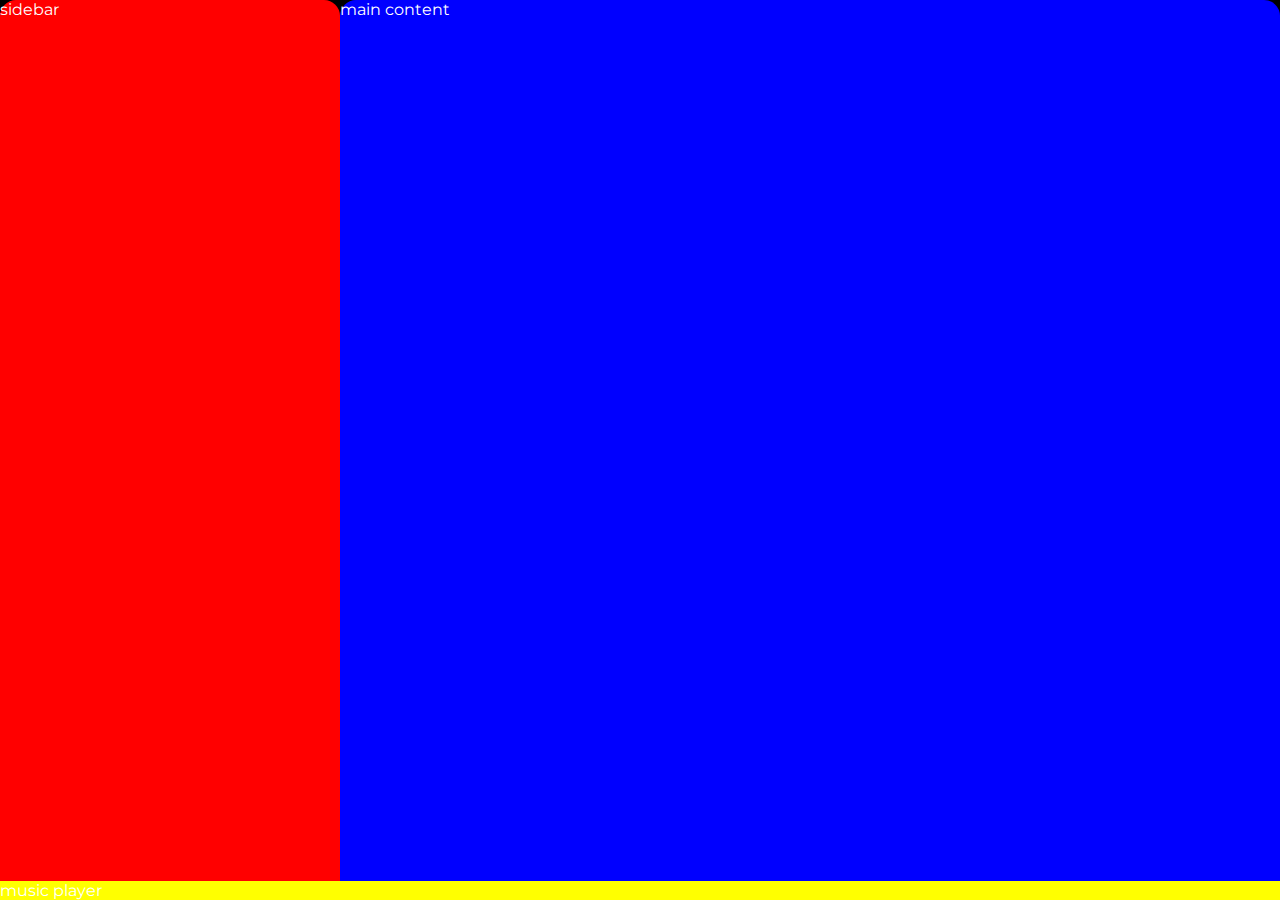
==== index.html @ 6b6c2814 "added assets" ====
<!DOCTYPE html>
<html lang="en">
<head>
    <meta charset="UTF-8">
    <meta name="viewport" content="width=device-width, initial-scale=1.0">
    <link rel="stylesheet" href="https://cdnjs.cloudflare.com/ajax/libs/font-awesome/6.4.2/css/all.min.css" integrity="sha512-z3gLpd7yknf1YoNbCzqRKc4qyor8gaKU1qmn+CShxbuBusANI9QpRohGBreCFkKxLhei6S9CQXFEbbKuqLg0DA==" crossorigin="anonymous" referrerpolicy="no-referrer" />
    <link rel="icon" href="./assets/logo.png">
    <title>Spotify - Web Player: Music for everyone</title>
    <link rel = "stylesheet" href="style.css">
    <link rel="preconnect" href="https://fonts.googleapis.com">
    <link rel="preconnect" href="https://fonts.gstatic.com" crossorigin>
    <link href="https://fonts.googleapis.com/css2?family=Montserrat:ital,wght@0,400;0,500;0,600;1,300&display=swap" rel="stylesheet">
</head>
<body>
    <div class="main">
        <div class="sidebar">sidebar</div>
        <div class="main-content">main content</div>
        <div class="music-player">music player</div>
    </div>
</body>
</html>
---- style.css ----
body {
    font-family: 'Montserrat', sans-serif;
    margin: 0;
    background-color: #000;
    color: #fff;
    overflow: hidden;
}

.main {
    display: flex;
    height: 100vh;
}

.sidebar {
    background-color: red;
    width: 340px;
    border-radius: 1rem; /*16px */
}

.main-content {
    background-color: blue;
    flex: 1;
    border-radius: 1rem; 
}

.music-player {
    background-color: yellow;
    position: fixed;
    bottom: 0;
    width: 100%;
    height: 72;
}
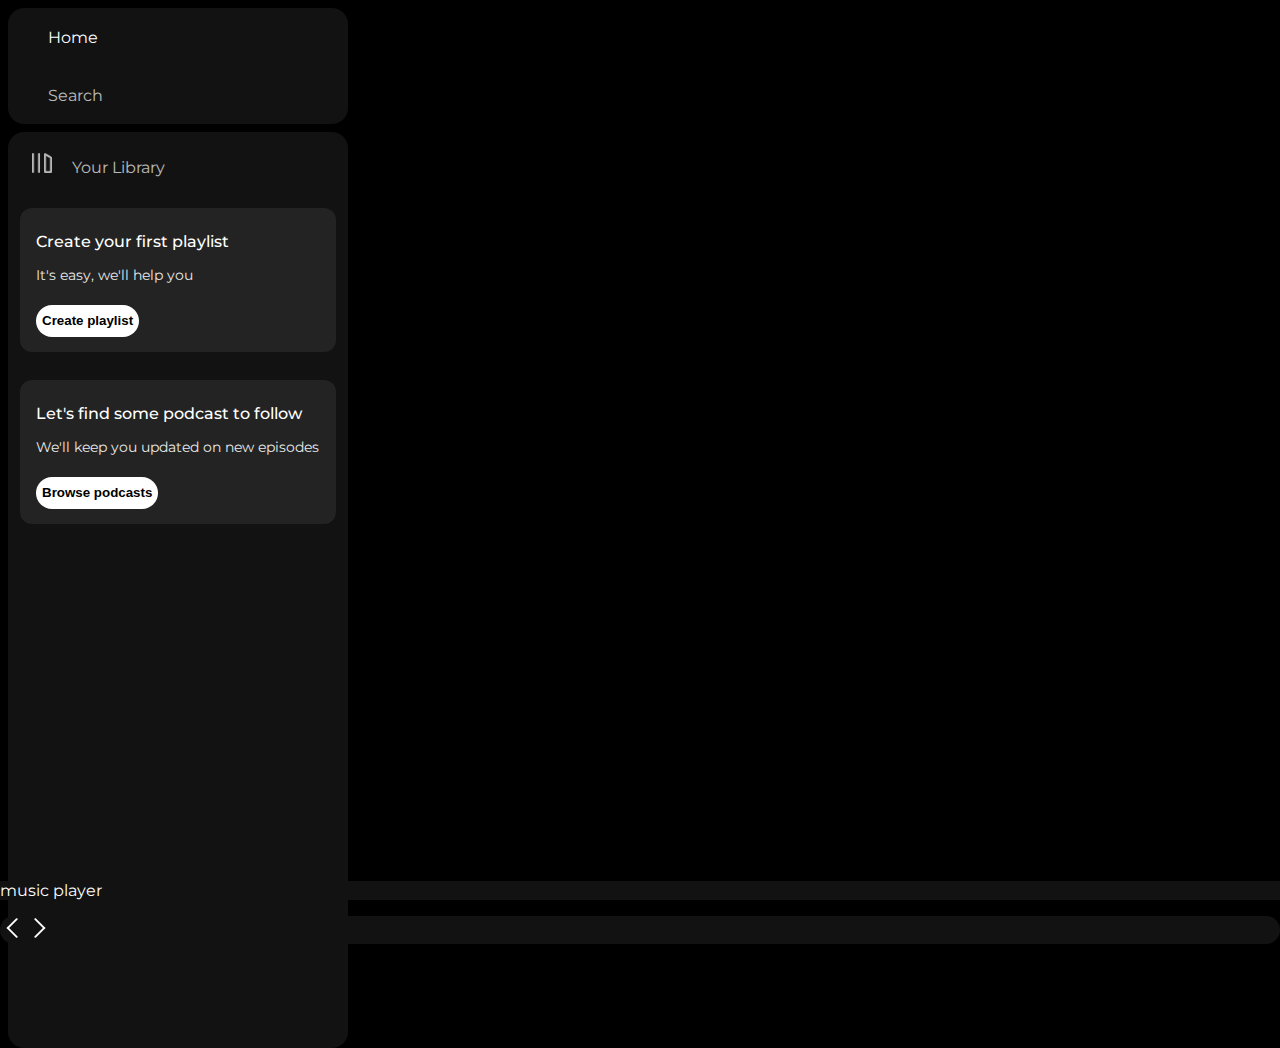
==== commit 9fb6bf4b: "added sidebar" ====
--- a/index.html
+++ b/index.html
@@ -13,8 +13,52 @@
 </head>
 <body>
     <div class="main">
-        <div class="sidebar">sidebar</div>
-        <div class="main-content">main content</div>
+        <div class="sidebar">
+            <div class="nav">
+                <div class="nav-option" style="opacity:1;">
+                    <i class="fa-solid fa-house"></i>
+                    <a href ="#" >Home</a>                    
+                </div>
+                <div class="nav-option">
+                    <i class="fa-solid fa-magnifying-glass"></i>
+                    <a href ="#">Search</a>                    
+                </div>                
+            </div>
+            <div class="library">
+                <div class="options">
+                    <div class="lib-options nav-option">
+                        <img src="./assets/library_icon.png">                        <a href ="#">Your Library</a>                    
+                    </div>
+                    <div class="icons">
+                        <i class="fa-solid fa-plus"></i>
+                        <i class="fa-solid fa-arrow-right"></i>
+                    </div>
+                </div>
+                <div class="lib-box">
+                    <div class="box">
+                        <p class="box-p1">Create your first playlist</p>
+                        <p class="box-p2">It's easy, we'll help you</p>
+                        <button class="badge">Create playlist</button>
+                    </div>
+                    <div class="box">
+                        <p class="box-p1">Let's find some podcast to follow</p>
+                        <p class="box-p2">We'll keep you updated on new episodes</p>
+                        <button class="badge">Browse podcasts</button>
+                    </div>
+                </div>
+            </div>
+        </div>
+    </div>
+
+        <div class="main-content">
+            <div class="sticky-nav">
+                <img src="./assets/backward_icon.png">
+                <img src="./assets/forward_icon.png">
+            </div> 
+            <div class="cards">
+
+            </div>
+        </div>
         <div class="music-player">music player</div>
     </div>
 </body>
--- a/style.css
+++ b/style.css
@@ -9,25 +9,127 @@
 .main {
     display: flex;
     height: 100vh;
+    padding: 0.5rem; 
 }
 
 .sidebar {
-    background-color: red;
+    background-color: #000;
     width: 340px;
     border-radius: 1rem; /*16px */
+    margin-right: 0.5rem;
+    
 }
 
 .main-content {
-    background-color: blue;
+    background-color: #121212;
     flex: 1;
-    border-radius: 1rem; 
+    border-radius: 1rem;
+    overflow: auto; 
 }
 
 .music-player {
-    background-color: yellow;
+    background-color: #121212;
     position: fixed;
     bottom: 0;
     width: 100%;
     height: 72;
 }
 
+a {
+    text-decoration: none;
+    color: white;
+}
+
+.nav {
+    background-color: #121212;
+    border-radius: 1rem;
+    display: flex;
+    flex-direction: column;
+    justify-content: center;
+    height: 100px;
+    padding: 0.5rem 0.75rem;
+}
+
+.nav-option {
+    line-height: 40px;
+    opacity: 0.7;
+    padding: 0.5rem 0.75rem;
+}
+
+.nav-option:hover {
+    opacity: 1;
+}
+
+.nav-option i {
+    font-size: 1.25rem;
+}
+
+.nav-option a {
+    font-size: 1rem;
+    margin-left: 1rem;
+}
+
+.library {
+    background-color: #121212;
+    border-radius: 1rem;
+    height: 100%;
+    margin-top: 0.5rem;
+    padding: 0.5rem 0.75rem;
+
+}
+
+.options {
+    display: flex;
+    justify-content: space-between;
+    align-items: center;
+}
+
+.lib-options img {
+    height: 1.25rem;
+    width: 1.25rem;
+}
+
+.icons {
+    font-size: 1.25rem;
+    opacity: 0.7;
+    margin-right: 1rem;
+    display: flex;
+}
+
+.icons i {
+    opacity: 0.7;
+    margin-right: 1rem;
+}
+
+.icons i:hover {
+    opacity: 1;
+}
+
+.box {
+    height: 8rem;
+    background-color: #232323;
+    border-radius: 0.75rem;
+    margin: 0.75rem 0 1.75rem 0;
+    padding: 0.5rem 1rem;
+}
+
+.box-p1 {
+    font-size: 1rem;
+    font-weight: 500;
+}
+
+.box-p2 {
+    font-size: 0.85rem;
+    opacity: 0.9;
+}
+
+.badge {
+    background-color: white;
+    border: none;
+    border-radius: 100px;
+    padding: 0.25 rem 1rem;
+    font-weight: 700;
+    margin-top: 0.5rem;
+    height: 2rem;
+    width: fit-content;
+}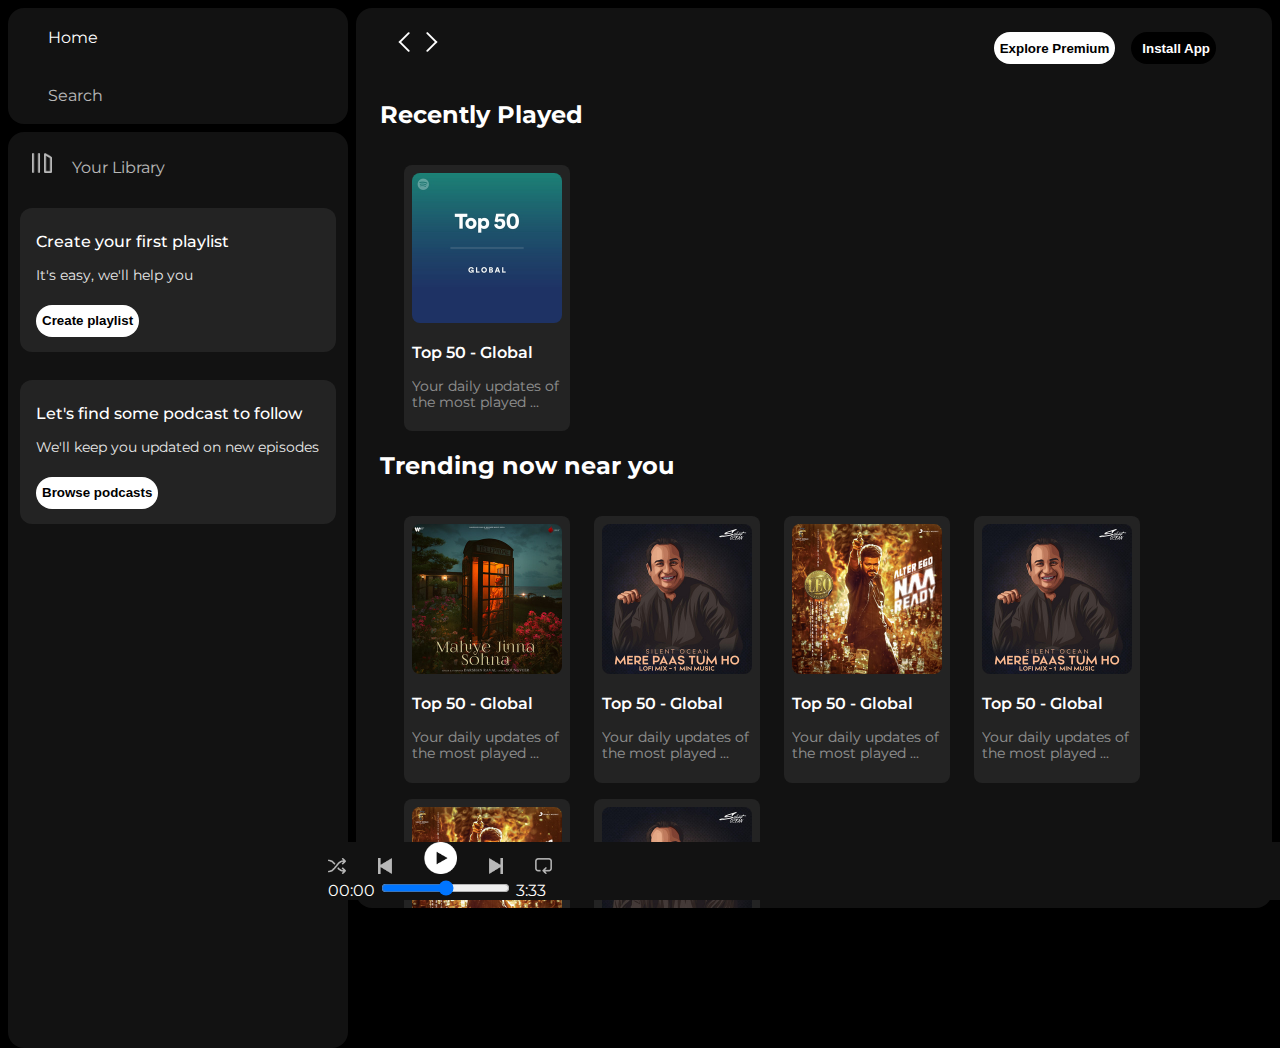
==== commit 48eff9d1: "added main content" ====
--- a/index.html
+++ b/index.html
@@ -48,18 +48,122 @@
                 </div>
             </div>
         </div>
-    </div>
 
         <div class="main-content">
             <div class="sticky-nav">
-                <img src="./assets/backward_icon.png">
-                <img src="./assets/forward_icon.png">
+                <div class="sticky-nav-icons">
+                    <img src="./assets/backward_icon.png">
+                    <img src="./assets/forward_icon.png" class="hide">
+                </div>
+                <div class="sticky-nav-options">
+                    <button class="badge nav-item hide">Explore Premium</button>
+                    <button class="badge nav-item dark-badge"><i class="fa-regular fa-circle-down" style="margin-right: 5px;"></i>Install App</button>
+                <i class="fa-regular fa-user nav-item"></i>
+                </div>
             </div> 
-            <div class="cards">
+
+                <h2>Recently Played</h2>
+                <div class="cards-container">
+                    <div class="card">
+                        <img class="card-img" src="./assets/card1img.jpeg" alt="">
+                        <p class="card-title">Top 50 - Global</p>
+                        <p class="card-info">Your daily updates of the most played ...</p>
+                    </div>
+                </div>
+
+                <h2>Trending now near you</h2>
+                <div class="cards-container">
+                    <div class="card">
+                        <img class="card-img" src="./assets/card2img.jpeg" alt="">
+                        <p class="card-title">Top 50 - Global</p>
+                        <p class="card-info">Your daily updates of the most played ...</p>
+                    </div>
+
+                    <div class="card">
+                        <img class="card-img" src="./assets/card3img.jpeg" alt="">
+                        <p class="card-title">Top 50 - Global</p>
+                        <p class="card-info">Your daily updates of the most played ...</p>
+                    </div>
+
+                    <div class="card">
+                        <img class="card-img" src="./assets/card4img.jpeg" alt="">
+                        <p class="card-title">Top 50 - Global</p>
+                        <p class="card-info">Your daily updates of the most played ...</p>
+                    </div>
+
+                    <div class="card">
+                        <img class="card-img" src="./assets/card3img.jpeg" alt="">
+                        <p class="card-title">Top 50 - Global</p>
+                        <p class="card-info">Your daily updates of the most played ...</p>
+                    </div>
+
+                    <div class="card">
+                        <img class="card-img" src="./assets/card4img.jpeg" alt="">
+                        <p class="card-title">Top 50 - Global</p>
+                        <p class="card-info">Your daily updates of the most played ...</p>
+                    </div>
+
+                    <div class="card">
+                        <img class="card-img" src="./assets/card3img.jpeg" alt="">
+                        <p class="card-title">Top 50 - Global</p>
+                        <p class="card-info">Your daily updates of the most played ...</p>
+                    </div>
+                </div>
+
+                    <h2>Featured Charts</h2>
+                    <div class="cards-container">
+                    <div class="card">
+                        <img class="card-img" src="./assets/card5img.jpeg" alt="">
+                        <p class="card-title">Top 50 - Global</p>
+                        <p class="card-info">Your daily updates of the most played ...</p>
+                    </div>
+
+                    <div class="card">
+                        <img class="card-img" src="./assets/card6img.jpeg" alt="">
+                        <p class="card-title">Top Songs - India</p>
+                        <p class="card-info">Your daily updates of the most played ...</p>
+                    </div>
+                    
+                    <div class="card">
+                        <img class="card-img" src="./assets/card1img.jpeg" alt="">
+                        <p class="card-title">Top 50 - Global</p>
+                        <p class="card-info">Your daily updates of the most played ...</p>
+                    </div>
+                </div> 
+
+                <div class="footer">
+                    <div class="line">
+                    </div>
+                </div>
+            </div> 
+
+
+        <div class="music-player">
+         <div class="album">
+            <!-- <img src="assets/album_img.jpg" alt=""> -->
+         </div>
+
+         <div class="player">
+            <div class="player-controls">
+                <img src="assets/player_icon1.png" class="player-control-icon" alt="">
+                <img src="assets/player_icon2.png" class="player-control-icon" alt="">
+                <img src="assets/player_icon3.png" class="player-control-icon" style="opacity: 1; height: 2rem;" alt="">
+                <img src="assets/player_icon4.png" class="player-control-icon" alt="">
+                <img src="assets/player_icon5.png" class="player-control-icon" alt="">
+            </div>
+            <div class="playback-bar">
+                <span class="curr-time">00:00</span>
+                <input type="range" min="0" max="100" class="progress-bar" step="1">
+                <span class="total-time">3:33</span>
 
             </div>
+         </div>
+
+         <div class="controls">
+
+         </div>
         </div>
-        <div class="music-player">music player</div>
+
     </div>
 </body>
 </html>--- a/style.css
+++ b/style.css
@@ -25,6 +25,7 @@
     flex: 1;
     border-radius: 1rem;
     overflow: auto; 
+    padding: 0 1.5rem 0 1.5rem;
 }
 
 .music-player {
@@ -132,4 +133,119 @@
     margin-top: 0.5rem;
     height: 2rem;
     width: fit-content;
+}
+
+.dark-badge {
+    background-color: #000;
+    color: #fff;
+}
+
+.sticky-nav {
+    position: sticky;
+    top: 0;
+    background-color: #121212;
+    display: flex;
+    justify-content: space-between;
+    align-items: center;
+    padding: 1rem 0 1rem 0;
+    z-index: 10;
+}
+
+.sticky-nav-icons {
+    margin-left: 0.75rem;
+}
+
+.sticky-nav-options {
+    display: flex;
+    justify-content: center;
+    align-items: center;
+}
+
+.nav-item {
+    margin-right: 1rem;
+}
+
+@media (max-width: 1000px) {
+    .hide {
+        display: none;
+    }
+}
+
+.card {
+    background-color: #232323;
+    width: 150px;
+    border-radius: 0.5rem;
+    padding: 0.5rem;
+    margin-left: 1.5rem;
+    margin-top: 1rem;
+}
+
+.cards-container {
+    display: flex;
+    flex-wrap: wrap;
+}
+
+.card-img {
+    width: 100%;
+    border-radius: 0.5rem;
+}
+
+.card-title {
+    font-weight: 600;
+}
+
+.card-info {
+    font-size: 0.85rem;
+    opacity: 0.5;
+
+}
+
+.footer {
+    height: 400px;
+    display: flex;
+    align-items: center;
+    justify-content: center;
+
+}
+
+.line {
+    width: 90%;
+    height: 30%;
+    border-top: 1px solid white;
+    opacity: 0.4;
+}
+
+.music-player {
+    display: flex;
+    justify-content: space-between;
+    align-items: center;
+}
+
+.album {
+    width: 25%;
+}
+
+.player {
+    width: 50%;
+
+}
+
+.controls {
+    width: 25%;
+}
+
+.player-control {
+    display: flex;
+    justify-content: center;
+    align-items: center;
+}
+
+.player-control-icon {
+    height: 1rem;
+    margin-right: 1.75rem;
+    opacity: 0.7;
+}
+
+.player-control-icon:hover{
+    opacity: 1;
 }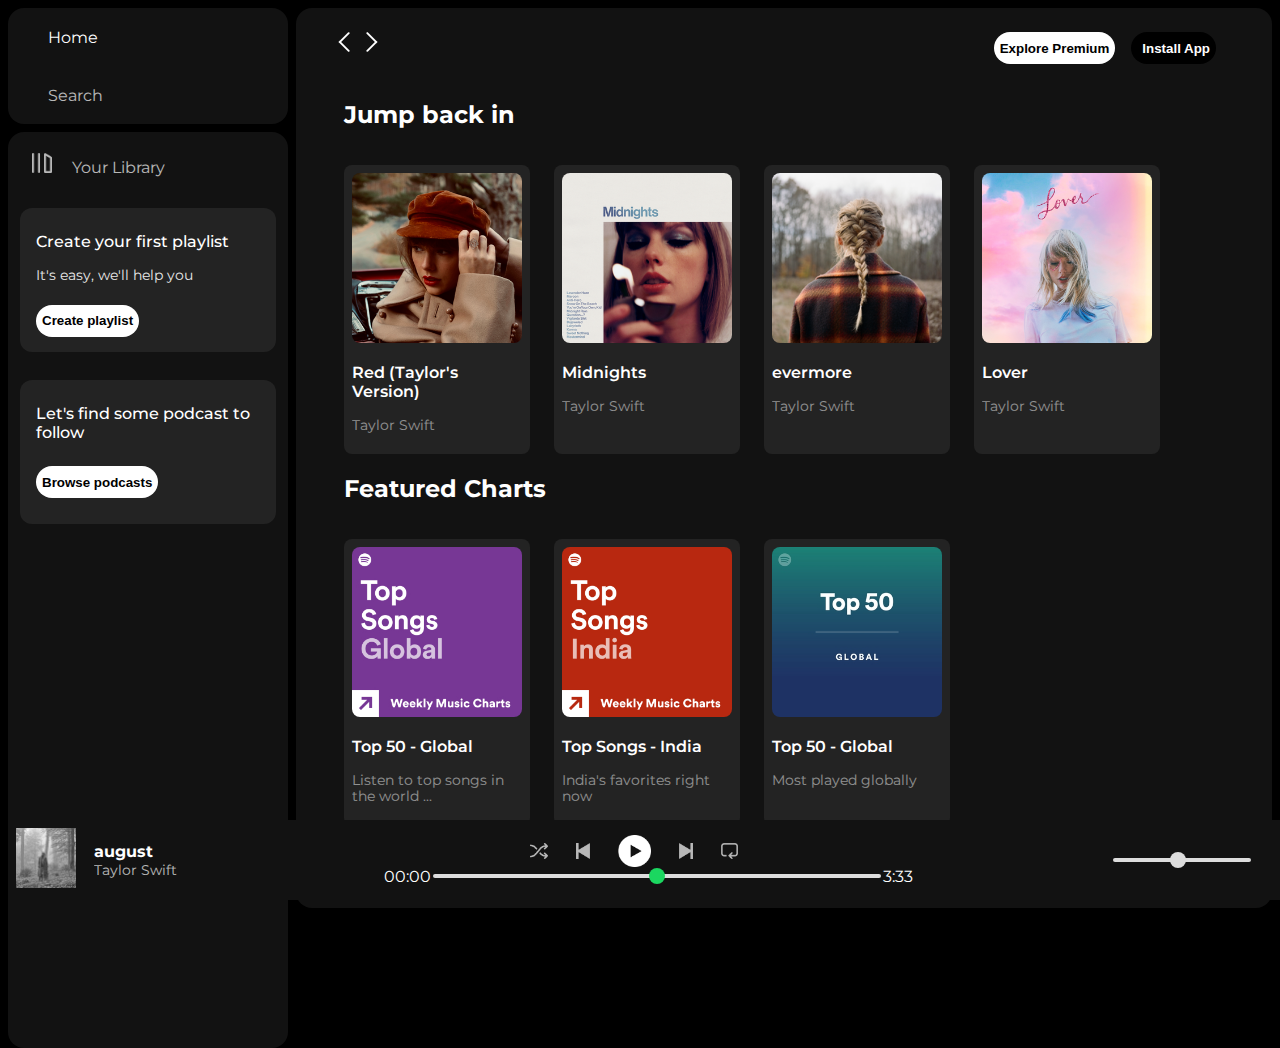
==== commit 55532697: "added screenshots" ====
--- a/index.html
+++ b/index.html
@@ -27,7 +27,8 @@
             <div class="library">
                 <div class="options">
                     <div class="lib-options nav-option">
-                        <img src="./assets/library_icon.png">                        <a href ="#">Your Library</a>                    
+                        <img src="./assets/library_icon.png">                        
+                        <a href ="#">Your Library</a>                    
                     </div>
                     <div class="icons">
                         <i class="fa-solid fa-plus"></i>
@@ -42,7 +43,6 @@
                     </div>
                     <div class="box">
                         <p class="box-p1">Let's find some podcast to follow</p>
-                        <p class="box-p2">We'll keep you updated on new episodes</p>
                         <button class="badge">Browse podcasts</button>
                     </div>
                 </div>
@@ -62,74 +62,70 @@
                 </div>
             </div> 
 
-                <h2>Recently Played</h2>
+                <h2 class="headings"><a href="#">Jump back in</a></h2>
                 <div class="cards-container">
                     <div class="card">
-                        <img class="card-img" src="./assets/card1img.jpeg" alt="">
-                        <p class="card-title">Top 50 - Global</p>
-                        <p class="card-info">Your daily updates of the most played ...</p>
-                    </div>
-                </div>
-
-                <h2>Trending now near you</h2>
-                <div class="cards-container">
-                    <div class="card">
-                        <img class="card-img" src="./assets/card2img.jpeg" alt="">
-                        <p class="card-title">Top 50 - Global</p>
-                        <p class="card-info">Your daily updates of the most played ...</p>
+                        <img class="card-img" src="./assets/red.jpg" alt="">
+                        <p class="card-title">Red (Taylor's Version)</p>
+                        <p class="card-info">Taylor Swift</p>
                     </div>
 
                     <div class="card">
-                        <img class="card-img" src="./assets/card3img.jpeg" alt="">
-                        <p class="card-title">Top 50 - Global</p>
-                        <p class="card-info">Your daily updates of the most played ...</p>
+                        <img class="card-img" src="./assets/midnights.jpg" alt="">
+                        <p class="card-title">Midnights</p>
+                        <p class="card-info">Taylor Swift</p>
                     </div>
 
                     <div class="card">
-                        <img class="card-img" src="./assets/card4img.jpeg" alt="">
-                        <p class="card-title">Top 50 - Global</p>
-                        <p class="card-info">Your daily updates of the most played ...</p>
+                        <img class="card-img" src="./assets/evermore.jpg" alt="">
+                        <p class="card-title">evermore</p>
+                        <p class="card-info">Taylor Swift</p>
                     </div>
 
                     <div class="card">
-                        <img class="card-img" src="./assets/card3img.jpeg" alt="">
-                        <p class="card-title">Top 50 - Global</p>
-                        <p class="card-info">Your daily updates of the most played ...</p>
+                        <img class="card-img" src="./assets/lover.jpg.png" alt="">
+                        <p class="card-title">Lover</p>
+                        <p class="card-info">Taylor Swift</p>
                     </div>
 
-                    <div class="card">
-                        <img class="card-img" src="./assets/card4img.jpeg" alt="">
-                        <p class="card-title">Top 50 - Global</p>
-                        <p class="card-info">Your daily updates of the most played ...</p>
-                    </div>
+                    
 
-                    <div class="card">
-                        <img class="card-img" src="./assets/card3img.jpeg" alt="">
-                        <p class="card-title">Top 50 - Global</p>
-                        <p class="card-info">Your daily updates of the most played ...</p>
-                    </div>
                 </div>
 
-                    <h2>Featured Charts</h2>
+                    <h2 class="headings">Featured Charts</h2>
                     <div class="cards-container">
                     <div class="card">
                         <img class="card-img" src="./assets/card5img.jpeg" alt="">
                         <p class="card-title">Top 50 - Global</p>
-                        <p class="card-info">Your daily updates of the most played ...</p>
+                        <p class="card-info">Listen to top songs in the world ...</p>
                     </div>
 
                     <div class="card">
                         <img class="card-img" src="./assets/card6img.jpeg" alt="">
                         <p class="card-title">Top Songs - India</p>
-                        <p class="card-info">Your daily updates of the most played ...</p>
+                        <p class="card-info">India's favorites right now</p>
                     </div>
                     
                     <div class="card">
                         <img class="card-img" src="./assets/card1img.jpeg" alt="">
                         <p class="card-title">Top 50 - Global</p>
-                        <p class="card-info">Your daily updates of the most played ...</p>
+                        <p class="card-info">Most played globally</p>
                     </div>
-                </div> 
+                </div>
+
+                <h2 class="headings">Recently Played</h2>
+                <div class="cards-container">
+                    <div class="card">
+                        <img class="card-img" src="./assets/passenger.jpg" alt="">
+                        <p class="card-title">Songs for the Drunk and Broken Hearted</p>
+                        <p class="card-info">Passenger</p>
+                    </div>
+                    <div class="card">
+                        <img class="card-img" src="./assets/repeat.jpg" alt="">
+                        <p class="card-title">Repeat Rewind</p>
+                        <p class="card-info">Your past favorites</p>
+                    </div>
+                </div>
 
                 <div class="footer">
                     <div class="line">
@@ -139,9 +135,17 @@
 
 
         <div class="music-player">
-         <div class="album">
-            <!-- <img src="assets/album_img.jpg" alt=""> -->
-         </div>
+
+         <div class="album-art">
+            <img src="assets/album_img.jpg" alt="Album Cover">
+        </div>
+        <div class="song-info">
+            <p class="song-title">august</p>
+            <p class="artist">Taylor Swift</p>
+        </div>
+        <div class="player-icons">
+            <i class="fa-regular fa-heart control-button"></i>
+        </div>
 
          <div class="player">
             <div class="player-controls">
@@ -160,7 +164,16 @@
          </div>
 
          <div class="controls">
+            <div class="player-icons">
+                <i class="fa-solid fa-play control-button"></i>
+                <i class="fa-solid fa-microphone control-button"></i>
+                <i class="fa-solid fa-grip-lines control-button"></i>
+                <i class="fa-solid fa-mobile-screen-button control-button"></i>
+                <i class="fa-solid fa-volume-high control-button"></i>
+                <input type="range" min="0" max="100" class="volume-bar" step="1">
+                <i class="fa-solid fa-laptop control-button"></i>
 
+            </div>
          </div>
         </div>
 
--- a/style.css
+++ b/style.css
@@ -14,7 +14,7 @@
 
 .sidebar {
     background-color: #000;
-    width: 340px;
+    width: 280px;
     border-radius: 1rem; /*16px */
     margin-right: 0.5rem;
     
@@ -104,6 +104,13 @@
 
 .icons i:hover {
     opacity: 1;
+}
+
+.lib-buttons {
+        font-size: 1.25rem;
+        opacity: 0.7;
+        margin-right: 1rem;
+        display: flex;
 }
 
 .box {
@@ -171,13 +178,28 @@
     }
 }
 
+.headings {
+    margin-left:1.5rem;
+}
+
+.headings:hover {
+    text-decoration: underline;
+
+}
+
 .card {
     background-color: #232323;
-    width: 150px;
+    width: 170px;
     border-radius: 0.5rem;
     padding: 0.5rem;
     margin-left: 1.5rem;
     margin-top: 1rem;
+    transition: opacity 0.2s ease, background-color 0.2s ease;
+}
+
+.card:hover {
+    opacity: 0.8;
+    background-color: rgba(211, 211, 211, 0.472);
 }
 
 .cards-container {
@@ -234,7 +256,7 @@
     width: 25%;
 }
 
-.player-control {
+.player-controls {
     display: flex;
     justify-content: center;
     align-items: center;
@@ -248,4 +270,99 @@
 
 .player-control-icon:hover{
     opacity: 1;
-}+}
+
+.playback-bar {
+    display: flex;
+    justify-content: center;
+    align-items: center;
+}
+
+.progress-bar {
+    width: 70%;
+    appearance: none;
+    background-color: transparent;
+    cursor: pointer;
+}
+
+.progress-bar::-webkit-slider-runnable-track {
+    background-color: #ddd;
+    border-radius: 100px;
+    height: 0.3rem;
+}
+
+.progress-bar::-webkit-slider-thumb{
+    appearance: none;
+    height: 1rem;
+    width: 1rem;
+    background-color: #1bd760;
+    border-radius: 50%;
+    margin-top: -6px;
+}
+
+.album-art img {
+    width: 60px;
+    height: 60px;
+    border-radius: 4px;
+    margin-right: 10px;
+    padding: 0.5rem;
+}
+
+.song-info {
+    flex-grow: 1;
+    text-align: left;
+}
+
+.song-title {
+    font-size: 1rem;
+    font-weight: bold;
+    margin: 0;
+}
+
+.artist {
+    font-size: 14px;
+    margin: 0;
+    opacity: 0.7;
+}
+
+.player-icons {
+    display: flex;
+    align-items: center;
+    padding: 0.5rem;
+}
+
+.control-button {
+    border: none;
+    border-radius: 50%;
+    width: 40px;
+    height: 40px;
+    font-size: 1.15rem;
+    margin: 0.5px;
+    cursor: pointer;
+    align-items: center;
+    padding-top: 1rem;
+
+}
+
+.volume-bar {
+    width: 70%;
+    appearance: none;
+    background-color: transparent;
+    cursor: pointer;
+}
+
+.volume-bar::-webkit-slider-runnable-track {
+    background-color: #ddd;
+    border-radius: 100px;
+    height: 0.3rem;
+    padding-right: 0.5rem;
+}
+
+.volume-bar::-webkit-slider-thumb{
+    appearance: none;
+    height: 1rem;
+    width: 1rem;
+    background-color: #ddd;
+    border-radius: 50%;
+    margin-top: -6px;
+}
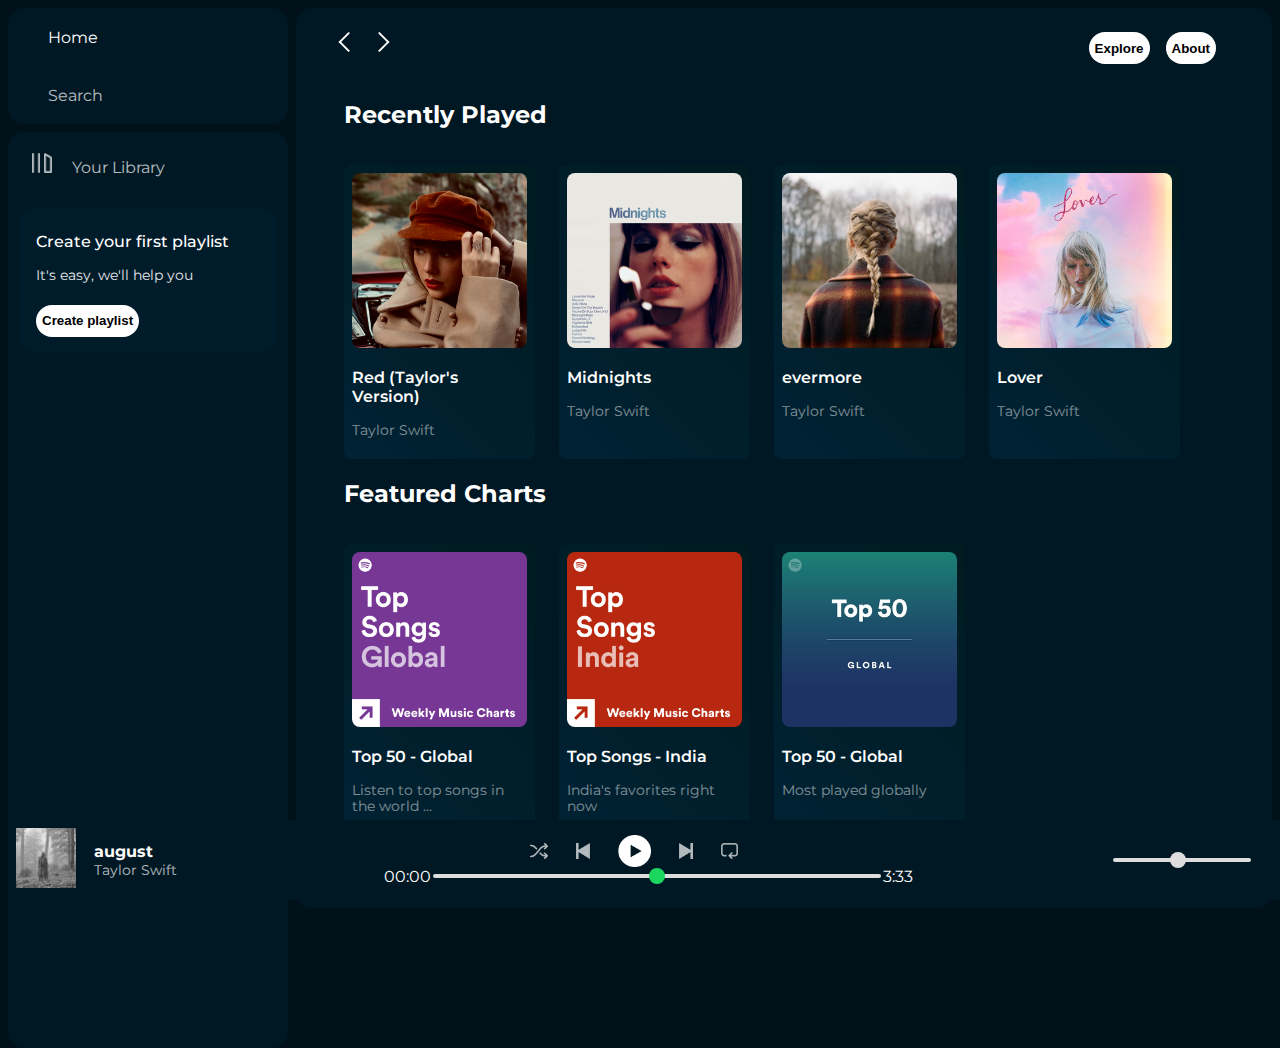
==== commit 7d4fa0f2: "updated screenshots" ====
--- a/index.html
+++ b/index.html
@@ -4,8 +4,8 @@
     <meta charset="UTF-8">
     <meta name="viewport" content="width=device-width, initial-scale=1.0">
     <link rel="stylesheet" href="https://cdnjs.cloudflare.com/ajax/libs/font-awesome/6.4.2/css/all.min.css" integrity="sha512-z3gLpd7yknf1YoNbCzqRKc4qyor8gaKU1qmn+CShxbuBusANI9QpRohGBreCFkKxLhei6S9CQXFEbbKuqLg0DA==" crossorigin="anonymous" referrerpolicy="no-referrer" />
-    <link rel="icon" href="./assets/logo.png">
-    <title>Spotify - Web Player: Music for everyone</title>
+    <!-- <link rel="icon" href="./assets/logo.png"> -->
+    <title>Swiftify - Web Player for Swifties</title>
     <link rel = "stylesheet" href="style.css">
     <link rel="preconnect" href="https://fonts.googleapis.com">
     <link rel="preconnect" href="https://fonts.gstatic.com" crossorigin>
@@ -41,10 +41,7 @@
                         <p class="box-p2">It's easy, we'll help you</p>
                         <button class="badge">Create playlist</button>
                     </div>
-                    <div class="box">
-                        <p class="box-p1">Let's find some podcast to follow</p>
-                        <button class="badge">Browse podcasts</button>
-                    </div>
+                    
                 </div>
             </div>
         </div>
@@ -52,17 +49,17 @@
         <div class="main-content">
             <div class="sticky-nav">
                 <div class="sticky-nav-icons">
-                    <img src="./assets/backward_icon.png">
+                    <img src="./assets/backward_icon.png"> &nbsp;&nbsp;
                     <img src="./assets/forward_icon.png" class="hide">
                 </div>
                 <div class="sticky-nav-options">
-                    <button class="badge nav-item hide">Explore Premium</button>
-                    <button class="badge nav-item dark-badge"><i class="fa-regular fa-circle-down" style="margin-right: 5px;"></i>Install App</button>
+                    <button class="badge nav-item hide">Explore</button>
+                    <button class="badge nav-item hide">About</button>
                 <i class="fa-regular fa-user nav-item"></i>
                 </div>
             </div> 
 
-                <h2 class="headings"><a href="#">Jump back in</a></h2>
+                <h2 class="headings"><a href="#">Recently Played</a></h2>
                 <div class="cards-container">
                     <div class="card">
                         <img class="card-img" src="./assets/red.jpg" alt="">
@@ -113,7 +110,7 @@
                     </div>
                 </div>
 
-                <h2 class="headings">Recently Played</h2>
+                <h2 class="headings">Made for you</h2>
                 <div class="cards-container">
                     <div class="card">
                         <img class="card-img" src="./assets/passenger.jpg" alt="">
--- a/style.css
+++ b/style.css
@@ -1,7 +1,7 @@
 body {
     font-family: 'Montserrat', sans-serif;
     margin: 0;
-    background-color: #000;
+    background-color: #00111A;
     color: #fff;
     overflow: hidden;
 }
@@ -13,7 +13,7 @@
 }
 
 .sidebar {
-    background-color: #000;
+    background-color: #00111A;
     width: 280px;
     border-radius: 1rem; /*16px */
     margin-right: 0.5rem;
@@ -21,7 +21,7 @@
 }
 
 .main-content {
-    background-color: #121212;
+    background-color: #001824;
     flex: 1;
     border-radius: 1rem;
     overflow: auto; 
@@ -29,7 +29,7 @@
 }
 
 .music-player {
-    background-color: #121212;
+    background-color: #001824;
     position: fixed;
     bottom: 0;
     width: 100%;
@@ -42,7 +42,7 @@
 }
 
 .nav {
-    background-color: #121212;
+    background-color: #001824;
     border-radius: 1rem;
     display: flex;
     flex-direction: column;
@@ -71,7 +71,7 @@
 }
 
 .library {
-    background-color: #121212;
+    background-color: #001824;
     border-radius: 1rem;
     height: 100%;
     margin-top: 0.5rem;
@@ -115,7 +115,7 @@
 
 .box {
     height: 8rem;
-    background-color: #232323;
+    background-color: #001b29;
     border-radius: 0.75rem;
     margin: 0.75rem 0 1.75rem 0;
     padding: 0.5rem 1rem;
@@ -143,14 +143,14 @@
 }
 
 .dark-badge {
-    background-color: #000;
+    background-color: #00111A;
     color: #fff;
 }
 
 .sticky-nav {
     position: sticky;
     top: 0;
-    background-color: #121212;
+    background-color: #001824;
     display: flex;
     justify-content: space-between;
     align-items: center;
@@ -188,18 +188,19 @@
 }
 
 .card {
-    background-color: #232323;
-    width: 170px;
+    background-color: #001b29;
+    width: 175px;
     border-radius: 0.5rem;
     padding: 0.5rem;
     margin-left: 1.5rem;
     margin-top: 1rem;
     transition: opacity 0.2s ease, background-color 0.2s ease;
+    background: linear-gradient(45deg, #002234, #001b20);
 }
 
 .card:hover {
-    opacity: 0.8;
-    background-color: rgba(211, 211, 211, 0.472);
+    opacity: 0.5;
+    background-color: rgba(211, 211, 211, 0.508);
 }
 
 .cards-container {
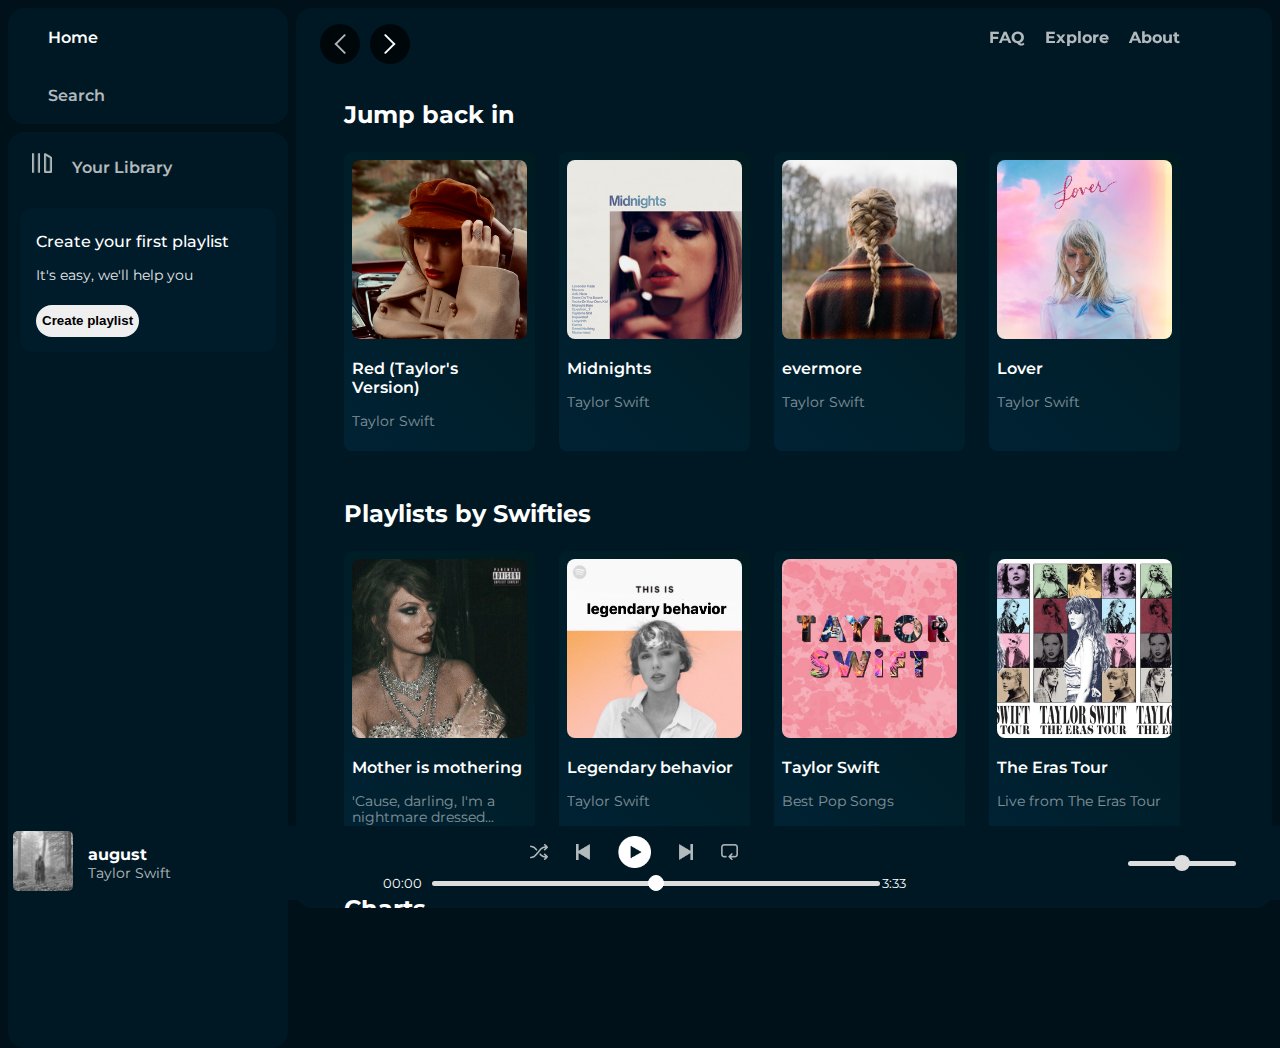
==== commit 005eb03d: "updated styling" ====
--- a/index.html
+++ b/index.html
@@ -15,6 +15,7 @@
     <div class="main">
         <div class="sidebar">
             <div class="nav">
+
                 <div class="nav-option" style="opacity:1;">
                     <i class="fa-solid fa-house"></i>
                     <a href ="#" >Home</a>                    
@@ -41,7 +42,6 @@
                         <p class="box-p2">It's easy, we'll help you</p>
                         <button class="badge">Create playlist</button>
                     </div>
-                    
                 </div>
             </div>
         </div>
@@ -49,17 +49,25 @@
         <div class="main-content">
             <div class="sticky-nav">
                 <div class="sticky-nav-icons">
-                    <img src="./assets/backward_icon.png"> &nbsp;&nbsp;
-                    <img src="./assets/forward_icon.png" class="hide">
-                </div>
+
+                    <div class="icon-wrapper">
+                        <img src="./assets/backward_icon.png" class="icon icon-first">
+                    </div>
+                    <div class="icon-wrapper">
+                        <img src="./assets/forward_icon.png" class="icon icon-second">
+                    </div>
+                </div>
+
+
                 <div class="sticky-nav-options">
-                    <button class="badge nav-item hide">Explore</button>
-                    <button class="badge nav-item hide">About</button>
-                <i class="fa-regular fa-user nav-item"></i>
+                    <p class="badge nav-item hide">FAQ</p>
+                    <p class="badge nav-item hide">Explore</p>
+                    <p class="badge nav-item hide" style="margin-right: 3rem;">About</p>
+                    <i class="fa-regular fa-user nav-item"></i>
                 </div>
             </div> 
 
-                <h2 class="headings"><a href="#">Recently Played</a></h2>
+                <h2 class="headings"><a href="#">Jump back in</a></h2>
                 <div class="cards-container">
                     <div class="card">
                         <img class="card-img" src="./assets/red.jpg" alt="">
@@ -89,39 +97,69 @@
 
                 </div>
 
-                    <h2 class="headings">Featured Charts</h2>
+                    <h2 class="headings">Playlists by Swifties</h2>
                     <div class="cards-container">
                     <div class="card">
-                        <img class="card-img" src="./assets/card5img.jpeg" alt="">
-                        <p class="card-title">Top 50 - Global</p>
-                        <p class="card-info">Listen to top songs in the world ...</p>
-                    </div>
-
-                    <div class="card">
-                        <img class="card-img" src="./assets/card6img.jpeg" alt="">
-                        <p class="card-title">Top Songs - India</p>
-                        <p class="card-info">India's favorites right now</p>
-                    </div>
-                    
-                    <div class="card">
-                        <img class="card-img" src="./assets/card1img.jpeg" alt="">
-                        <p class="card-title">Top 50 - Global</p>
-                        <p class="card-info">Most played globally</p>
-                    </div>
-                </div>
-
-                <h2 class="headings">Made for you</h2>
+                        <img class="card-img" src="./assets/pl6.jpg" alt="">
+                        <p class="card-title">Mother is mothering</p>
+                        <p class="card-info">'Cause, darling, I'm a nightmare dressed...
+                        </p>
+                    </div>
+
+                    <div class="card">
+                        <img class="card-img" src="./assets/pl2.jpg" alt="">
+                        <p class="card-title">Legendary behavior</p>
+                        <p class="card-info">Taylor Swift</p>
+                    </div>
+                    
+                    <div class="card">
+                        <img class="card-img" src="./assets/pl3.jpg" alt="">
+                        <p class="card-title">Taylor Swift</p>
+                        <p class="card-info">Best Pop Songs</p>
+                    </div>
+
+                    <div class="card">
+                        <img class="card-img" src="./assets/pl7.jpg" alt="">
+                        <p class="card-title">The Eras Tour</p>
+                        <p class="card-info">Live from The Eras Tour</p>
+                    </div>
+                </div>
+
+                <h2 class="headings">Charts</h2>
+                    <div class="cards-container">
+                        <div class="card">
+                            <img class="card-img" src="./assets/mix2.jpg" alt="">
+                            <p class="card-title">Today's Top Hits</p>
+                            <p class="card-info">Today's top Taylor Swift songs globally</p>
+                        </div>
+                    <div class="card">
+                        <img class="card-img" src="./assets/pl9.jpg" alt="">
+                        <p class="card-title"> Complete Collection</p>
+                        <p class="card-info">All of Taylor-owned music</p>
+                    </div>
+                    </div>
+
+                <h2 class="headings">Based on your recent listening</h2>
                 <div class="cards-container">
                     <div class="card">
-                        <img class="card-img" src="./assets/passenger.jpg" alt="">
-                        <p class="card-title">Songs for the Drunk and Broken Hearted</p>
-                        <p class="card-info">Passenger</p>
-                    </div>
+                        <img class="card-img" src="./assets/mix1.jpg" alt="">
+                        <p class="card-title">Taylor Swift Mix</p>
+                        <p class="card-info">Your most listened songs</p>
+                    </div>
+                    
+                    <div class="card">
+                        <img class="card-img" src="./assets/pl0.jpg" alt="">
+                        <p class="card-title">Best From The Vault</p>
+                        <p class="card-info">Top Vault Tracks</p>
+                    </div>
+
                     <div class="card">
                         <img class="card-img" src="./assets/repeat.jpg" alt="">
                         <p class="card-title">Repeat Rewind</p>
                         <p class="card-info">Your past favorites</p>
                     </div>
+
+                    
                 </div>
 
                 <div class="footer">
@@ -132,7 +170,6 @@
 
 
         <div class="music-player">
-
          <div class="album-art">
             <img src="assets/album_img.jpg" alt="Album Cover">
         </div>
@@ -141,8 +178,9 @@
             <p class="artist">Taylor Swift</p>
         </div>
         <div class="player-icons">
-            <i class="fa-regular fa-heart control-button"></i>
-        </div>
+            <i class="fa-regular fa-heart control-button control-text" data-text="Save"></i>
+        </div>
+
 
          <div class="player">
             <div class="player-controls">
@@ -153,25 +191,31 @@
                 <img src="assets/player_icon5.png" class="player-control-icon" alt="">
             </div>
             <div class="playback-bar">
-                <span class="curr-time">00:00</span>
+                <span class="time">00:00</span>
                 <input type="range" min="0" max="100" class="progress-bar" step="1">
-                <span class="total-time">3:33</span>
+                <span class="time">3:33</span>
 
             </div>
          </div>
 
          <div class="controls">
             <div class="player-icons">
-                <i class="fa-solid fa-play control-button"></i>
-                <i class="fa-solid fa-microphone control-button"></i>
-                <i class="fa-solid fa-grip-lines control-button"></i>
-                <i class="fa-solid fa-mobile-screen-button control-button"></i>
-                <i class="fa-solid fa-volume-high control-button"></i>
+                <i class="fa-solid fa-play control-button control-text" data-text="Now"></i>
+                <i class="fa-solid fa-microphone control-button control-text" data-text="Lyrics"></i>
+                <i class="fa-solid fa-grip-lines control-button control-text" data-text="Queue"></i>
+                <i class="fa-solid fa-mobile-screen-button control-button control-text" data-text="Connect"></i>
+                <i class="fa-solid fa-volume-high control-button control-text" data-text="Mute"></i>
                 <input type="range" min="0" max="100" class="volume-bar" step="1">
-                <i class="fa-solid fa-laptop control-button"></i>
+                <i class="fa-solid fa-laptop control-button control-text" data-text="Picture" style="margin-right: 1rem; margin-left: 0.7rem;"></i>
 
             </div>
          </div>
+
+
+
+
+
+
         </div>
 
     </div>
--- a/style.css
+++ b/style.css
@@ -57,6 +57,10 @@
     padding: 0.5rem 0.75rem;
 }
 
+.nav-option a {
+    font-weight: 600;
+}
+
 .nav-option:hover {
     opacity: 1;
 }
@@ -90,6 +94,10 @@
     width: 1.25rem;
 }
 
+.lib-options:hover {
+    cursor: pointer;
+}
+
 .icons {
     font-size: 1.25rem;
     opacity: 0.7;
@@ -104,6 +112,7 @@
 
 .icons i:hover {
     opacity: 1;
+    cursor: pointer;
 }
 
 .lib-buttons {
@@ -132,7 +141,6 @@
 }
 
 .badge {
-    background-color: white;
     border: none;
     border-radius: 100px;
     padding: 0.25 rem 1rem;
@@ -142,11 +150,6 @@
     width: fit-content;
 }
 
-.dark-badge {
-    background-color: #00111A;
-    color: #fff;
-}
-
 .sticky-nav {
     position: sticky;
     top: 0;
@@ -159,18 +162,54 @@
 }
 
 .sticky-nav-icons {
-    margin-left: 0.75rem;
+    display: flex;
+    align-items: center;
+    gap: 10px;
+}
+
+.icon-wrapper {
+    width: 40px;
+    height: 40px;
+    border-radius: 50%;
+    background-color: rgba(0, 0, 0, 0.7);
+    display: flex;
+    align-items: center;
+    justify-content: center;
+}
+
+.icon {
+    width: 24px;
+    height: 24px;
+    filter: brightness(0) invert(1);
+}
+
+.icon-first {
+    opacity: 0.7;
+}
+
+.icon-second {
+    opacity: 1;
 }
 
 .sticky-nav-options {
-    display: flex;
-    justify-content: center;
-    align-items: center;
+    display: flex; 
+    align-items: center; 
 }
 
 .nav-item {
-    margin-right: 1rem;
-}
+    display: inline-block; 
+    margin: 0 10px; 
+    vertical-align: middle;
+    opacity: 0.7;
+    transition: opacity 0.3s;
+
+}
+
+.nav-item:hover {
+    opacity: 1;
+    cursor: pointer;
+}
+
 
 @media (max-width: 1000px) {
     .hide {
@@ -193,7 +232,8 @@
     border-radius: 0.5rem;
     padding: 0.5rem;
     margin-left: 1.5rem;
-    margin-top: 1rem;
+    margin-top: 0.2rem;
+    margin-bottom: 1.75rem;
     transition: opacity 0.2s ease, background-color 0.2s ease;
     background: linear-gradient(45deg, #002234, #001b20);
 }
@@ -210,6 +250,7 @@
 
 .card-img {
     width: 100%;
+    height: 179px;
     border-radius: 0.5rem;
 }
 
@@ -261,6 +302,7 @@
     display: flex;
     justify-content: center;
     align-items: center;
+    margin-bottom: 0.5rem;
 }
 
 .player-control-icon {
@@ -296,9 +338,15 @@
     appearance: none;
     height: 1rem;
     width: 1rem;
-    background-color: #1bd760;
+    background-color: white;
     border-radius: 50%;
     margin-top: -6px;
+    border: 1px solid white;
+}
+
+.time {
+    font-size: 0.8rem;
+    margin-right: 0.5rem;
 }
 
 .album-art img {
@@ -306,7 +354,8 @@
     height: 60px;
     border-radius: 4px;
     margin-right: 10px;
-    padding: 0.5rem;
+    padding: 0.3rem;
+    border-radius: 15%;
 }
 
 .song-info {
@@ -329,7 +378,7 @@
 .player-icons {
     display: flex;
     align-items: center;
-    padding: 0.5rem;
+    height: 1rem;
 }
 
 .control-button {
@@ -337,13 +386,74 @@
     border-radius: 50%;
     width: 40px;
     height: 40px;
-    font-size: 1.15rem;
     margin: 0.5px;
     cursor: pointer;
     align-items: center;
-    padding-top: 1rem;
-
-}
+    margin-top: 1.5rem;
+    margin-right: 0.7rem;
+    opacity: 0.7;
+}
+
+.control-button:hover{
+    cursor: pointer;
+    opacity: 1;
+}
+
+.control-text {
+    position: relative; 
+}
+
+.control-text::after {
+    position: absolute;
+    top: -25px;
+    left: 50%;
+    transform: translateX(-50%);
+    background-color: rgba(0, 0, 0, 0.8);
+    color: white;
+    padding: 5px 10px;
+    border-radius: 5px;
+    font-size: 12px;
+    font-family: 'Montserrat', sans-serif;
+    white-space: nowrap;
+    text-transform: capitalize;
+    opacity: 0;
+    transition: opacity 0.2s;
+}
+
+.control-text[data-text="Save"]::after {
+    content: "Save to Your Library";
+    font
+}
+
+.control-text[data-text="Now"]::after {
+    content: "Now Playing view";
+}
+
+.control-text[data-text="Lyrics"]::after {
+    content: "Lyrics";
+}
+
+.control-text[data-text="Queue"]::after {
+    content: "Queue";
+}
+
+.control-text[data-text="Connect"]::after {
+    content: "Connect to a device";
+}
+
+.control-text[data-text="Mute"]::after {
+    content: "Mute";
+}
+
+.control-text[data-text="Picture"]::after {
+    content: "Picture in picture";
+}
+
+.control-text:hover::after {
+    opacity: 1;
+}
+
+
 
 .volume-bar {
     width: 70%;
@@ -356,7 +466,7 @@
     background-color: #ddd;
     border-radius: 100px;
     height: 0.3rem;
-    padding-right: 0.5rem;
+    margin-right: 0.2rem;
 }
 
 .volume-bar::-webkit-slider-thumb{
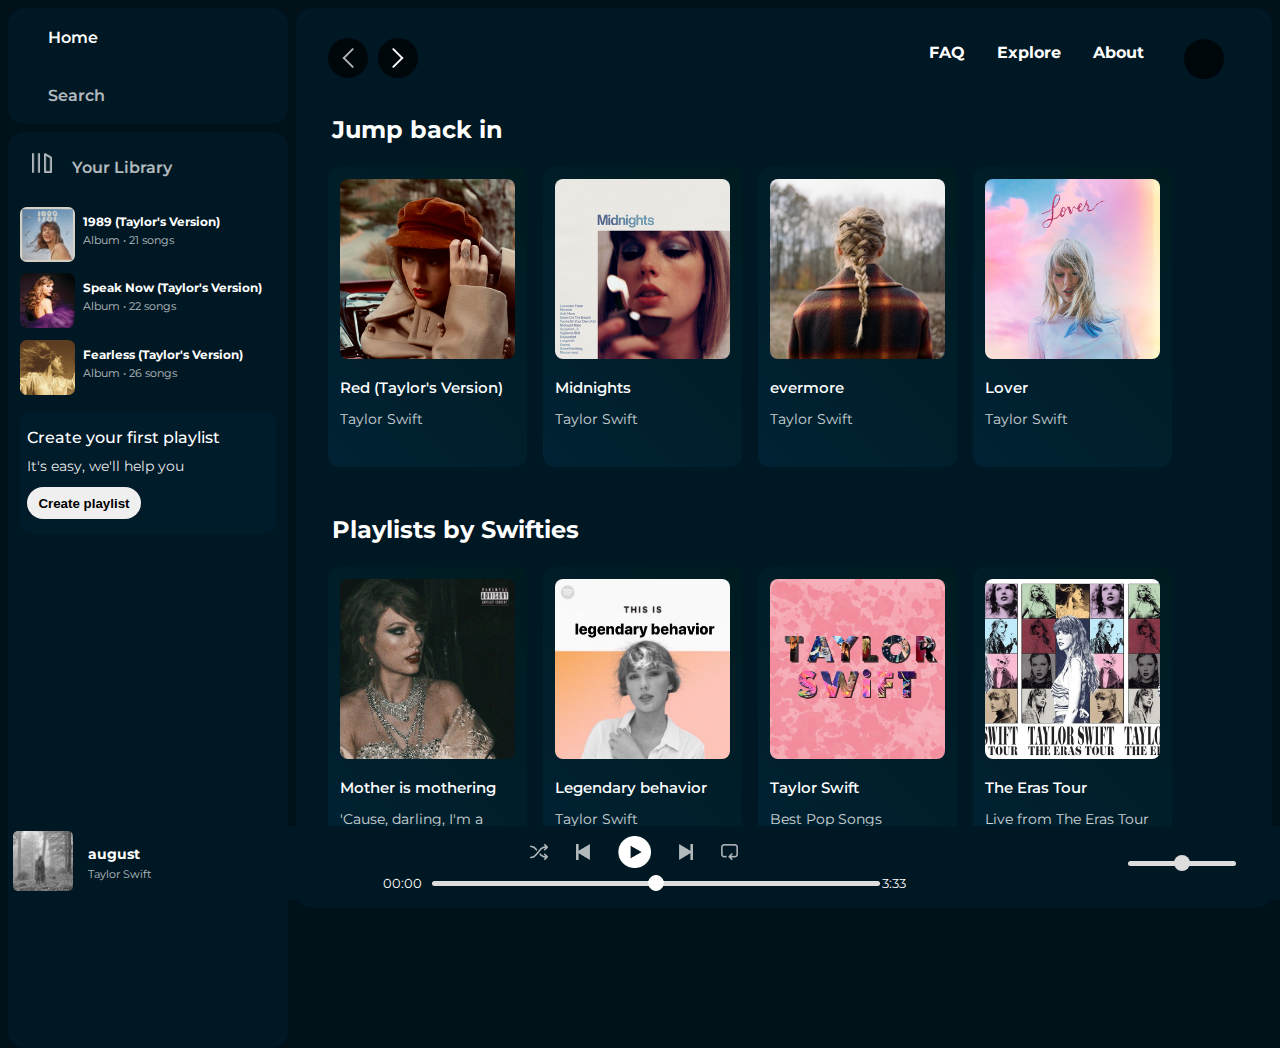
==== commit e90f8cf0: "added library" ====
--- a/index.html
+++ b/index.html
@@ -32,19 +32,51 @@
                         <a href ="#">Your Library</a>                    
                     </div>
                     <div class="icons">
-                        <i class="fa-solid fa-plus"></i>
-                        <i class="fa-solid fa-arrow-right"></i>
-                    </div>
-                </div>
+                        <i class="fa-solid fa-plus control-text space" data-text="Create"></i>
+                        <i class="fa-solid fa-arrow-right control-text" data-text="Show" ></i>
+                    </div>
+                </div>
+
                 <div class="lib-box">
-                    <div class="box">
-                        <p class="box-p1">Create your first playlist</p>
-                        <p class="box-p2">It's easy, we'll help you</p>
-                        <button class="badge">Create playlist</button>
-                    </div>
-                </div>
-            </div>
-        </div>
+                        <div class="recents">
+                        <div class="recent-box">
+                        <div class="recent-art">
+                            <img src="assets/1989.jpg" alt="Album Cover">
+                        </div>
+                        <div class="recent-info">
+                            <p class="recent-title">1989 (Taylor's Version)</p>
+                            <p class="recent-artist">Album &bull; 21 songs</p>
+                        </div>
+            </div>
+            <div class="recent-box">
+                <div class="recent-art">
+                    <img src="assets/speak.jpg" alt="Album Cover">
+                </div>
+                <div class="recent-info">
+                    <p class="recent-title">Speak Now (Taylor's Version) </p>
+                    <p class="recent-artist">Album &bull; 22 songs</p>
+                </div>
+            </div>
+            <div class="recent-box">
+                <div class="recent-art">
+                    <img src="assets/fearless.jpg" alt="Album Cover">
+                </div>
+                <div class="recent-info">
+                    <p class="recent-title">Fearless (Taylor's Version)</p>
+                    <p class="recent-artist">Album &bull; 26 songs</p>
+                </div>
+            </div>
+
+            <div class="box">
+                    <p class="box-p1">Create your first playlist</p>
+                    <p class="box-p2">It's easy, we'll help you</p>
+                    <button class="badge">Create playlist</button>
+
+                </div>
+            </div>
+        </div>
+    </div>
+</div>
 
         <div class="main-content">
             <div class="sticky-nav">
@@ -53,7 +85,7 @@
                     <div class="icon-wrapper">
                         <img src="./assets/backward_icon.png" class="icon icon-first">
                     </div>
-                    <div class="icon-wrapper">
+                    <div class="icon-wrapper control-text" data-text="Forward">
                         <img src="./assets/forward_icon.png" class="icon icon-second">
                     </div>
                 </div>
@@ -62,12 +94,19 @@
                 <div class="sticky-nav-options">
                     <p class="badge nav-item hide">FAQ</p>
                     <p class="badge nav-item hide">Explore</p>
-                    <p class="badge nav-item hide" style="margin-right: 3rem;">About</p>
-                    <i class="fa-regular fa-user nav-item"></i>
+                    <p class="badge nav-item hide" style="margin-right: 2rem;">About</p>
+
+                    <div class="icon-container control-text" data-text="Profile">
+                        <i class="fa-regular fa-user nav-item"></i>
+                      </div>
+                      
+
                 </div>
             </div> 
 
-                <h2 class="headings"><a href="#">Jump back in</a></h2>
+                <h2 class="headings">
+                    <a href="#">Jump back in</a>
+                </h2>
                 <div class="cards-container">
                     <div class="card">
                         <img class="card-img" src="./assets/red.jpg" alt="">
@@ -93,11 +132,12 @@
                         <p class="card-info">Taylor Swift</p>
                     </div>
 
-                    
-
-                </div>
-
-                    <h2 class="headings">Playlists by Swifties</h2>
+
+                </div>
+
+                    <h2 class="headings">
+                        <a href="#">Playlists by Swifties</a>
+                        </h2>
                     <div class="cards-container">
                     <div class="card">
                         <img class="card-img" src="./assets/pl6.jpg" alt="">
@@ -125,7 +165,9 @@
                     </div>
                 </div>
 
-                <h2 class="headings">Charts</h2>
+                <h2 class="headings">
+                    <a href="#">Charts</a>
+                </h2>
                     <div class="cards-container">
                         <div class="card">
                             <img class="card-img" src="./assets/mix2.jpg" alt="">
@@ -139,7 +181,9 @@
                     </div>
                     </div>
 
-                <h2 class="headings">Based on your recent listening</h2>
+                <h2 class="headings">
+                    <a href="#">Based on your recent listening</a>
+                </h2>
                 <div class="cards-container">
                     <div class="card">
                         <img class="card-img" src="./assets/mix1.jpg" alt="">
@@ -174,8 +218,8 @@
             <img src="assets/album_img.jpg" alt="Album Cover">
         </div>
         <div class="song-info">
-            <p class="song-title">august</p>
-            <p class="artist">Taylor Swift</p>
+            <p class="song-title"><a href="#">august</a></p>
+            <p class="artist"><a href="#">Taylor Swift</a></p>
         </div>
         <div class="player-icons">
             <i class="fa-regular fa-heart control-button control-text" data-text="Save"></i>
--- a/style.css
+++ b/style.css
@@ -28,14 +28,6 @@
     padding: 0 1.5rem 0 1.5rem;
 }
 
-.music-player {
-    background-color: #001824;
-    position: fixed;
-    bottom: 0;
-    width: 100%;
-    height: 72;
-}
-
 a {
     text-decoration: none;
     color: white;
@@ -100,14 +92,20 @@
 
 .icons {
     font-size: 1.25rem;
-    opacity: 0.7;
-    margin-right: 1rem;
-    display: flex;
+    display: flex;
+}
+
+.fa-plus {
+    margin-right: 1.15rem;
+}
+
+.fa-arrow-right {
+    margin-right: 0.5rem;
 }
 
 .icons i {
     opacity: 0.7;
-    margin-right: 1rem;
+    position: relative;
 }
 
 .icons i:hover {
@@ -115,40 +113,87 @@
     cursor: pointer;
 }
 
-.lib-buttons {
-        font-size: 1.25rem;
-        opacity: 0.7;
-        margin-right: 1rem;
-        display: flex;
+.lib-box button {
+    padding-left: 0.7rem;
+    padding-right: 0.7rem;
+}
+
+.lib-box button:hover {
+    cursor: pointer;
 }
 
 .box {
-    height: 8rem;
+    height: 7.5rem;
     background-color: #001b29;
     border-radius: 0.75rem;
-    margin: 0.75rem 0 1.75rem 0;
-    padding: 0.5rem 1rem;
+    margin: 0.75rem 0 0.1rem 0;
+    padding: 0.1rem 0.45rem;
 }
 
 .box-p1 {
     font-size: 1rem;
     font-weight: 500;
+    margin-bottom: -0.2rem;
 }
 
 .box-p2 {
     font-size: 0.85rem;
     opacity: 0.9;
+    margin-bottom: 0.6rem;
 }
 
 .badge {
     border: none;
     border-radius: 100px;
-    padding: 0.25 rem 1rem;
     font-weight: 700;
-    margin-top: 0.5rem;
+    margin-top: 0.25rem;
     height: 2rem;
     width: fit-content;
-}
+    padding-left: 0.5rem;
+    padding-right: 0.5rem;
+
+}
+
+.recents {
+    display: grid;
+    margin-top: 0.25rem;
+}
+
+.recent-box {
+    display: flex;
+    align-items: center;
+    margin-top: -0.3rem;
+}
+
+.recent-art img {
+    width: 55px;
+    height: 55px;
+    border-radius: 4px;
+    margin-right: 8px;
+    border-radius: 12%;
+    margin-top: 0.75rem;
+}
+
+.recent-info {
+    flex-grow: 1;
+    text-align: left;
+}
+
+.recent-title {
+    font-size: 0.75rem;
+    font-weight: bold;
+    margin: 0;
+    margin-bottom: 0.25rem;
+}
+
+.recent-artist {
+    font-size: 0.7rem;
+    margin: 0;
+    opacity: 0.7;
+}
+
+
+
 
 .sticky-nav {
     position: sticky;
@@ -165,6 +210,8 @@
     display: flex;
     align-items: center;
     gap: 10px;
+    margin-left: 0.5rem;
+    margin-top: 0.75rem;
 }
 
 .icon-wrapper {
@@ -187,28 +234,62 @@
     opacity: 0.7;
 }
 
+.icon-first:hover {
+    cursor: not-allowed;
+}
+
 .icon-second {
     opacity: 1;
+}
+
+.icon-second:hover {
+    cursor: pointer;
 }
 
 .sticky-nav-options {
     display: flex; 
-    align-items: center; 
+    align-items: center;
+    margin-top: 0.95rem;
+    /* font-size: 1rem; */
 }
 
 .nav-item {
     display: inline-block; 
-    margin: 0 10px; 
+    margin: 0 0.5rem; 
     vertical-align: middle;
-    opacity: 0.7;
     transition: opacity 0.3s;
-
 }
 
 .nav-item:hover {
-    opacity: 1;
-    cursor: pointer;
-}
+    cursor: pointer;
+    /* font-size: 1.06rem; */
+    text-decoration: underline;
+}
+
+.icon-container {
+    width: 40px; 
+    height: 40px;
+    background-color: rgba(0, 0, 0, 0.7); 
+    border-radius: 50%; 
+    display: flex;
+    justify-content: center;
+    align-items: center;
+    margin-right: 1.5rem;
+  }
+
+  .icon-container:hover {
+    cursor: pointer;
+  }
+  
+  .icon-container i {
+    color: white; 
+    font-size: 1rem; 
+    opacity: 0.7;
+  }
+
+  .icon-container i:hover {
+    opacity: 1;
+  }
 
 
 @media (max-width: 1000px) {
@@ -218,10 +299,11 @@
 }
 
 .headings {
-    margin-left:1.5rem;
-}
-
-.headings:hover {
+    margin-left: 0.75rem;
+    font-weight: bold;
+}
+
+.headings a:hover {
     text-decoration: underline;
 
 }
@@ -229,10 +311,11 @@
 .card {
     background-color: #001b29;
     width: 175px;
-    border-radius: 0.5rem;
-    padding: 0.5rem;
-    margin-left: 1.5rem;
+    border-radius: 0.75rem;
+    padding: 0.75rem;
+    margin-left: 0.5rem;
     margin-top: 0.2rem;
+    margin-right: 0.5rem;
     margin-bottom: 1.75rem;
     transition: opacity 0.2s ease, background-color 0.2s ease;
     background: linear-gradient(45deg, #002234, #001b20);
@@ -250,17 +333,20 @@
 
 .card-img {
     width: 100%;
-    height: 179px;
+    height: 180px;
     border-radius: 0.5rem;
 }
 
 .card-title {
-    font-weight: 600;
+    font-size: 0.95rem;
+    font-weight: 550;
+    margin-bottom: 0.011rem;
 }
 
 .card-info {
     font-size: 0.85rem;
-    opacity: 0.5;
+    opacity: 0.8;
+    margin-bottom: 1.75rem;
 
 }
 
@@ -280,6 +366,11 @@
 }
 
 .music-player {
+    background-color: #001824;
+    position: fixed;
+    bottom: 0;
+    width: 100%;
+    /* height: 72px; */
     display: flex;
     justify-content: space-between;
     align-items: center;
@@ -364,15 +455,30 @@
 }
 
 .song-title {
-    font-size: 1rem;
+    font-size: 0.9rem;
     font-weight: bold;
     margin: 0;
+    margin-bottom: 0.25rem;
+}
+
+.song-title a:hover {
+    text-decoration: underline;
+    cursor: pointer;
 }
 
 .artist {
-    font-size: 14px;
     margin: 0;
-    opacity: 0.7;
+    font-size: 0.7rem;
+}
+
+.artist a {
+    opacity: 0.7;
+}
+
+.artist a:hover {
+    opacity: 1;
+    text-decoration: underline;
+    cursor: pointer;
 }
 
 .player-icons {
@@ -405,7 +511,7 @@
 
 .control-text::after {
     position: absolute;
-    top: -25px;
+    top: -27px;
     left: 50%;
     transform: translateX(-50%);
     background-color: rgba(0, 0, 0, 0.8);
@@ -420,9 +526,29 @@
     transition: opacity 0.2s;
 }
 
+.control-text[data-text="Forward"]::after {
+    content: "Go Forward";
+    font-weight: 600;
+}
+
+.control-text[data-text="Profile"]::after {
+    content: "Your profile";
+    font-weight: 600;
+}
+
+.control-text[data-text="Create"]::after {
+    content: "Create playlist or folder";
+    font-weight: 600;
+}
+
+.control-text[data-text="Show"]::after {
+    content: "Show more";
+    font-weight: 600;
+}
+
 .control-text[data-text="Save"]::after {
     content: "Save to Your Library";
-    font
+    font-weight: 600;
 }
 
 .control-text[data-text="Now"]::after {
